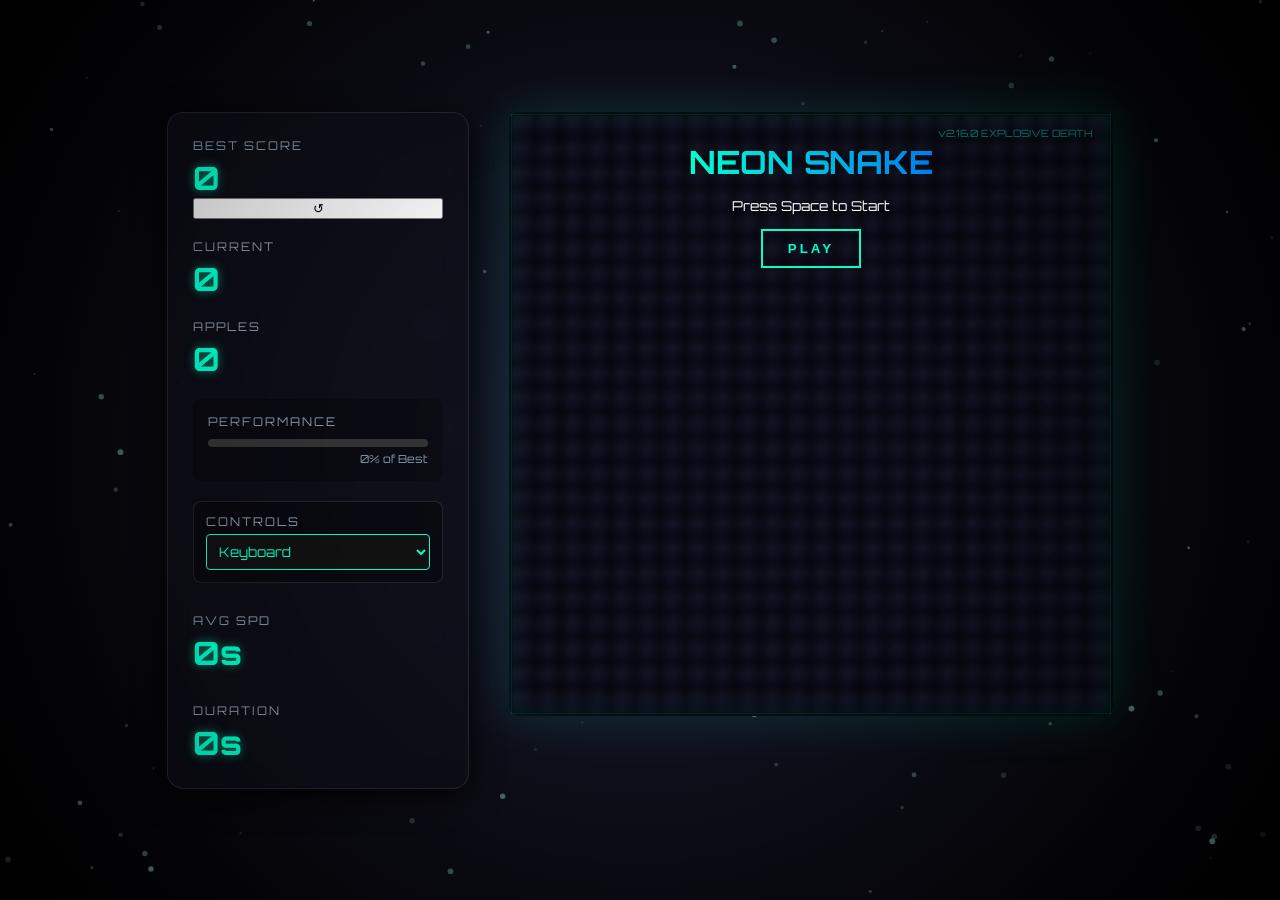
==== index.html @ c5a9bd0e "v2.16.0: Explosive Death Update & Performance Fix" ====
<!DOCTYPE html>
<html lang="en">

<head>
    <meta charset="UTF-8">
    <meta name="viewport" content="width=device-width, initial-scale=1.0">
    <title>Neon Snake 3D Pro</title>
    <link href="https://fonts.googleapis.com/css2?family=Orbitron:wght@400;700&display=swap" rel="stylesheet">
    <link rel="stylesheet" href="style.css">

    <!-- PWA Setup -->
    <link rel="manifest" href="manifest.json">
    <meta name="theme-color" content="#00ffcc">
    <meta name="apple-mobile-web-app-capable" content="yes">
    <meta name="apple-mobile-web-app-status-bar-style" content="black-translucent">
    <link rel="apple-touch-icon" href="icon-512.png">

    <script>
        if ('serviceWorker' in navigator) {
            window.addEventListener('load', () => {
                navigator.serviceWorker.register('./sw.js?v=2.16.0');
            });
        }
    </script>
</head>

<body>
    <svg style="position: absolute; width: 0; height: 0;" aria-hidden="true" focusable="false">
        <defs>
            <filter id="chromatic">
                <feColorMatrix type="matrix" values="1 0 0 0 0  0 0 0 0 0  0 0 0 0 0  0 0 0 1 0" result="red" />
                <feOffset in="red" dx="2" dy="0" result="redOffset" />
                <feColorMatrix type="matrix" values="0 0 0 0 0  0 1 0 0 0  0 0 0 0 0  0 0 0 1 0" result="green" />
                <feOffset in="green" dx="-2" dy="0" result="greenOffset" />
                <feColorMatrix type="matrix" values="0 0 0 0 0  0 0 0 0 0  0 0 1 0 0  0 0 0 1 0" result="blue" />
                <feBlend mode="screen" in="redOffset" in2="greenOffset" result="rg" />
                <feBlend mode="screen" in="rg" in2="blue" />
            </filter>
        </defs>
    </svg>
    <canvas id="ambientCanvas"></canvas>

    <!-- Landscape Warning -->
    <div class="landscape-warning">
        Переверни телефон<br>вертикально
    </div>

    <div class="game-wrapper">
        <!-- Mobile Stats Bar (Top) -->
        <div class="mobile-stats-bar">
            <div class="m-stat"><span>S:</span><span id="m-score">0</span></div>
            <div class="m-stat"><span>🍎:</span><span id="m-apples">0</span></div>
            <div class="m-stat"><span>B:</span><span id="m-best">0</span></div>
            <select id="controlSchemeMobile" class="m-select">
                <option value="split" selected>Buttons</option>
                <option value="swipe">Swipe</option>
                <option value="joystick">Joystick</option>
            </select>
            <button id="resetBestBtnMobile" class="m-reset">↺</button>
        </div>

        <!-- Main Container -->
        <div class="main-container">
            <!-- Desktop Stats Panel (Hidden on Mobile) -->
            <div class="stats-panel desktop-stats">
                <div class="stat-box">
                    <span class="label">Best Score</span>
                    <span id="bestScore" class="value">0</span>
                    <button id="resetBestBtn" class="reset-btn" title="Reset Best Score">↺</button>
                </div>
                <div class="stat-box">
                    <span class="label">Current</span>
                    <span id="score" class="value">0</span>
                </div>
                <div class="stat-box">
                    <span class="label">Apples</span>
                    <span id="apples" class="value">0</span>
                </div>
                <div class="stat-bar-container">
                    <div class="label">Performance</div>
                    <div class="progress-bar">
                        <div id="progressFill" class="fill"></div>
                    </div>
                    <div id="ratioText" class="sub-text">0% of Best</div>
                </div>
                <div class="controls-settings">
                    <div class="label">Controls</div>
                    <select id="controlScheme">
                        <option value="keyboard">Keyboard</option>
                        <option value="swipe">Swipe</option>
                        <option value="joystick">Joystick</option>
                        <option value="split">Buttons</option>
                    </select>
                </div>
                <div class="stat-box small"><span class="label">Avg Spd</span><span id="efficiency"
                        class="value">0s</span></div>
                <div class="stat-box small"><span class="label">Duration</span><span id="sessionTime"
                        class="value">0s</span></div>
            </div>

            <!-- Game Canvas -->
            <div class="canvas-container">
                <canvas id="gameCanvas" width="600" height="600"></canvas>
                <div id="startScreen" class="overlay">
                    <div class="version-overlay"></div>
                    <h1>NEON SNAKE</h1>
                    <div id="statsSummary" class="stats-summary hidden">
                        <div class="summary-item">
                            <span class="label">Last Score</span>
                            <span id="lastScore" class="value">0</span>
                        </div>
                        <div class="summary-item">
                            <span class="label">Average</span>
                            <span id="avgScore" class="value">0</span>
                        </div>
                    </div>
                    <div id="leaderboardContainer" class="leaderboard-container hidden">
                        <h2>TOP 10 RECORDS</h2>
                        <table id="leaderboardTable">
                            <thead>
                                <tr>
                                    <th>#</th>
                                    <th>SCORE</th>
                                    <th>DATE</th>
                                </tr>
                            </thead>
                            <tbody id="leaderboardBody"></tbody>
                        </table>
                    </div>
                    <p id="startPrompt">Press Space to Start</p>
                    <button id="startBtn">PLAY</button>
                </div>
            </div>
        </div>

        <!-- Mobile Controls (Bottom) -->
        <div id="mobileControls" class="mobile-controls-container">
            <div id="joystickZone" class="mobile-zone hidden">
                <div id="joystickBase">
                    <div id="joystickStick"></div>
                </div>
            </div>

            <div id="splitZone" class="mobile-zone">
                <div class="dpad">
                    <button class="ctrl-btn" data-dir="left">
                        <svg class="btn-arrow" viewBox="0 0 24 24">
                            <polygon points="15,5 15,19 6,12" fill="#00ffcc" />
                        </svg>
                    </button>
                    <div class="dpad-vertical">
                        <button class="ctrl-btn" data-dir="up">
                            <svg class="btn-arrow" viewBox="0 0 24 24">
                                <polygon points="5,17 19,17 12,6" fill="#00ffcc" />
                            </svg>
                        </button>
                        <button class="ctrl-btn" data-dir="down">
                            <svg class="btn-arrow" viewBox="0 0 24 24">
                                <polygon points="5,7 19,7 12,18" fill="#00ffcc" />
                            </svg>
                        </button>
                    </div>
                    <button class="ctrl-btn" data-dir="right">
                        <svg class="btn-arrow" viewBox="0 0 24 24">
                            <polygon points="9,5 9,19 18,12" fill="#00ffcc" />
                        </svg>
                    </button>
                </div>
            </div>
        </div>
    </div>

    <script src="script.js"></script>
</body>

</html>
---- style.css ----
:root {
    --bg-color: #050510;
    --panel-bg: rgba(15, 15, 25, 0.7);
    --accent-color: #00ffcc;
    --accent-glow: #00ffcc88;
    --text-main: #fff;
    --text-dim: #8899aa;
    --danger: #ff0055;
    --glass-border: rgba(255, 255, 255, 0.1);
    --game-width: 95vw;
}

body {
    margin: 0;
    display: flex;
    justify-content: center;
    align-items: center;
    height: 100vh;
    background: #000;
    color: var(--text-main);
    font-family: 'Orbitron', sans-serif;
    overflow: hidden;
}

/* Background Effects */
#ambientCanvas {
    position: fixed;
    inset: 0;
    pointer-events: none;
    z-index: -1;
    background: radial-gradient(circle at center, #1a1a2e 0%, #000 100%);
}

body::after {
    content: '';
    position: fixed;
    inset: 0;
    background: radial-gradient(circle at center, transparent 40%, rgba(0, 0, 0, 0.4) 100%);
    pointer-events: none;
    z-index: 2;
}

/* Main Layout */
.game-wrapper {
    display: flex;
    flex-direction: column;
    align-items: center;
    justify-content: center;
    gap: 20px;
    position: relative;
    z-index: 1;
    width: 100%;
    min-height: 100vh;
}

.main-container {
    display: flex;
    flex-direction: row;
    /* Desktop side-by-side */
    align-items: flex-start;
    justify-content: center;
    gap: 40px;
}

/* Game Canvas Container */
.canvas-container {
    position: relative;
    box-shadow: 0 0 50px rgba(0, 255, 204, 0.15);
    border-radius: 8px;
    padding: 2px;
    background: linear-gradient(45deg, #1a1a2e, #000);
    overflow: hidden;
    max-height: 85vh;
    max-width: 90vw;
    margin: 0 auto;
}

canvas#gameCanvas {
    display: block;
    width: auto;
    height: auto;
    max-width: 100%;
    max-height: 80vh;
    background-color: #111;
    cursor: none;
    object-fit: contain;
}

/* Stats Panels */
.stats-panel {
    width: 250px;
    background: var(--panel-bg);
    padding: 25px;
    border-radius: 16px;
    backdrop-filter: blur(15px);
    border: 1px solid var(--glass-border);
    display: flex;
    flex-direction: column;
    gap: 20px;
    box-shadow: 0 8px 32px 0 rgba(0, 0, 0, 0.8);
}

.stat-box {
    display: flex;
    flex-direction: column;
    position: relative;
}

.stat-box.small {
    margin-top: 10px;
}

.label {
    font-size: 12px;
    color: var(--text-dim);
    text-transform: uppercase;
    letter-spacing: 2px;
    margin-bottom: 5px;
}

.value {
    font-size: 32px;
    font-weight: 700;
    color: var(--accent-color);
    text-shadow: 0 0 10px var(--accent-glow);
}

.stat-bar-container {
    background: rgba(0, 0, 0, 0.3);
    padding: 15px;
    border-radius: 8px;
}

.progress-bar {
    height: 8px;
    background: #333;
    border-radius: 4px;
    overflow: hidden;
    margin: 10px 0 5px 0;
}

.fill {
    height: 100%;
    background: var(--accent-color);
    transition: width 0.3s ease;
}

.sub-text {
    font-size: 11px;
    color: var(--text-dim);
    text-align: right;
}

/* Control Settings (Non-mobile) */
.controls-settings {
    background: rgba(0, 0, 0, 0.3);
    padding: 12px;
    border-radius: 8px;
    border: 1px solid var(--glass-border);
}

.controls-settings select {
    width: 100%;
    background: #111;
    color: var(--accent-color);
    border: 1px solid var(--accent-color);
    padding: 8px;
    border-radius: 4px;
    font-family: inherit;
    cursor: pointer;
}

/* Overlays */
.overlay {
    position: absolute;
    inset: 0;
    background: rgba(0, 0, 0, 0.7);
    display: flex;
    flex-direction: column;
    justify-content: center;
    align-items: center;
    backdrop-filter: blur(5px);
    transition: opacity 0.3s;
    z-index: 5;
}

.overlay.hidden {
    opacity: 0;
    pointer-events: none;
}

h1 {
    font-size: 48px;
    margin-bottom: 10px;
    background: linear-gradient(to right, #00ffcc, #0088ff);
    -webkit-background-clip: text;
    background-clip: text;
    -webkit-text-fill-color: transparent;
}

.version-overlay {
    position: absolute;
    top: 15px;
    right: 20px;
    font-size: 10px;
    color: var(--accent-color);
    opacity: 0.5;
    pointer-events: none;
}

/* Mobile Hidden Elements */
.mobile-stats-bar,
.mobile-controls-container {
    display: none;
}

/* Mobile Portrait Overrides */
@media (max-width: 950px) {
    .game-wrapper {
        justify-content: space-between;
        padding: 0;
        gap: 0;
        height: 100svh;
        min-height: 100svh;
        overflow: hidden;
    }

    .main-container {
        flex-direction: column;
        align-items: center;
        width: 100%;
        flex-grow: 1;
        justify-content: center;
    }

    .desktop-stats {
        display: none !important;
    }

    .mobile-stats-bar {
        display: flex;
        width: 100%;
        height: 4svh;
        justify-content: center;
        gap: 10px;
        padding: 0 5px;
        background: var(--panel-bg);
        border-bottom: 1px solid var(--glass-border);
        align-items: center;
        flex-shrink: 0;
    }

    .m-stat {
        font-size: 13px;
        color: var(--text-dim);
    }

    .m-stat span:last-child {
        color: var(--accent-color);
        font-weight: bold;
        margin-left: 4px;
    }

    .m-select {
        background: #111;
        color: var(--accent-color);
        border: 1px solid var(--accent-color);
        padding: 2px 4px;
        border-radius: 4px;
        font-size: 11px;
    }

    .m-reset {
        background: transparent;
        border: 1px solid #ff4444;
        color: #ff4444;
        width: 24px;
        height: 24px;
        border-radius: 50%;
        display: flex;
        align-items: center;
        justify-content: center;
        font-size: 14px;
    }

    .canvas-container {
        width: var(--game-width);
        aspect-ratio: 9/16;
        max-height: 74svh;
        margin: auto;
        flex-shrink: 0;
    }

    canvas#gameCanvas {
        width: 100%;
        height: 100%;
        object-fit: fill;
    }

    .mobile-controls-container {
        display: block;
        width: 100%;
        height: 20svh;
        flex-shrink: 0;
        padding: 5px 0;
    }

    .mobile-zone {
        display: flex;
        justify-content: center;
        align-items: center;
        width: 100%;
        height: 100%;
    }

    .mobile-zone.hidden {
        display: none;
    }

    /* DPAD Full Width */
    .dpad {
        display: flex;
        align-items: center;
        width: var(--game-width);
        height: 100%;
        gap: 10px;
        margin: 0 auto;
        padding: 0 5px;
    }

    .dpad>.ctrl-btn {
        flex: 1;
        height: 16svh;
    }

    .dpad>.dpad-vertical {
        flex: 1.5;
        display: flex;
        flex-direction: column;
        gap: 1svh;
        justify-content: center;
        height: 100%;
    }

    .ctrl-btn {
        width: 100%;
        height: 8svh;
        border-radius: 12px;
        border: 2px solid #00ffcc;
        background: linear-gradient(160deg, rgba(30, 50, 60, 0.95), rgba(10, 20, 25, 0.98));
        display: flex;
        align-items: center;
        justify-content: center;
        box-shadow: 0 0 12px rgba(0, 255, 204, 0.3);
    }

    .ctrl-btn:active {
        transform: scale(0.95);
        background: var(--accent-color);
    }

    .btn-arrow {
        width: 20px;
        height: 20px;
    }

    .btn-arrow polygon {
        fill: #00ffcc;
    }

    .ctrl-btn:active polygon {
        fill: #000;
    }

    h1 {
        font-size: 24px;
    }
}

/* Landscape Lock */
.landscape-warning {
    display: none;
    position: fixed;
    inset: 0;
    background: #000;
    z-index: 9999;
    flex-direction: column;
    justify-content: center;
    align-items: center;
    color: var(--accent-color);
    text-align: center;
}

.landscape-warning::before {
    content: '📱';
    font-size: 60px;
    animation: rotate-phone 1.5s infinite;
}

@keyframes rotate-phone {

    0%,
    100% {
        transform: rotate(0deg);
    }

    50% {
        transform: rotate(-90deg);
    }
}

@media (max-width: 950px) and (orientation: landscape) {
    .landscape-warning {
        display: flex;
    }

    .game-wrapper {
        display: none;
    }
}

#startBtn {
    margin-top: 10px;
    background: transparent;
    color: var(--accent-color);
    border: 2px solid var(--accent-color);
    padding: 10px 25px;
    font-weight: bold;
    letter-spacing: 3px;
    cursor: pointer;
    transition: 0.2s;
}

#startBtn:hover {
    background: var(--accent-color);
    color: #000;
}

/* Game Over Leaderboard Styles */
.stats-summary {
    display: flex;
    gap: 15px;
    margin-bottom: 12px;
    background: rgba(0, 255, 204, 0.08);
    padding: 10px 20px;
    border-radius: 10px;
    border: 1px solid rgba(0, 255, 204, 0.2);
}

.summary-item {
    display: flex;
    flex-direction: column;
    align-items: center;
}

.summary-item .label {
    font-size: 0.7rem;
    color: #00ffcc;
    text-transform: uppercase;
    letter-spacing: 1px;
}

.summary-item .value {
    font-size: 1.2rem;
    font-weight: bold;
    color: #fff;
    text-shadow: 0 0 10px rgba(0, 255, 204, 0.5);
}

.leaderboard-container {
    width: 95%;
    max-width: 380px;
    margin-bottom: 5px;
    background: rgba(0, 0, 0, 0.6);
    backdrop-filter: blur(10px);
    border-radius: 15px;
    border: 1px solid rgba(0, 255, 204, 0.2);
    padding: 8px 12px;
    z-index: 10;
}

.leaderboard-container h2 {
    font-size: 0.9rem;
    margin: 0 0 10px 0;
    color: #00ffcc;
    letter-spacing: 2px;
    text-align: center;
}

#leaderboardTable {
    width: 100%;
    border-collapse: collapse;
    font-size: 0.8rem;
}

#leaderboardTable th {
    text-align: left;
    color: rgba(255, 255, 255, 0.5);
    padding: 4px;
    border-bottom: 1px solid rgba(0, 255, 204, 0.1);
    font-weight: normal;
}

#leaderboardTable th:first-child,
#leaderboardTable td:first-child {
    width: 30px;
    padding-right: 15px;
    text-align: right;
    color: var(--accent-color);
}

#leaderboardTable td {
    padding: 4px;
    color: #fff;
}

#leaderboardTable tr:nth-child(even) {
    background: rgba(0, 255, 204, 0.05);
}

#leaderboardTable tr.top-record td {
    color: #ffd700;
    font-weight: bold;
}

.hidden {
    display: none !important;
}

/* Adjustments for overlay layout */
.overlay {
    overflow-y: auto;
    padding: 20px 20px;
    justify-content: flex-start !important;
}

.overlay h1 {
    margin-top: 10px;
    font-size: 32px;
}

.overlay p {
    margin: 5px 0;
    font-size: 0.85rem;
}
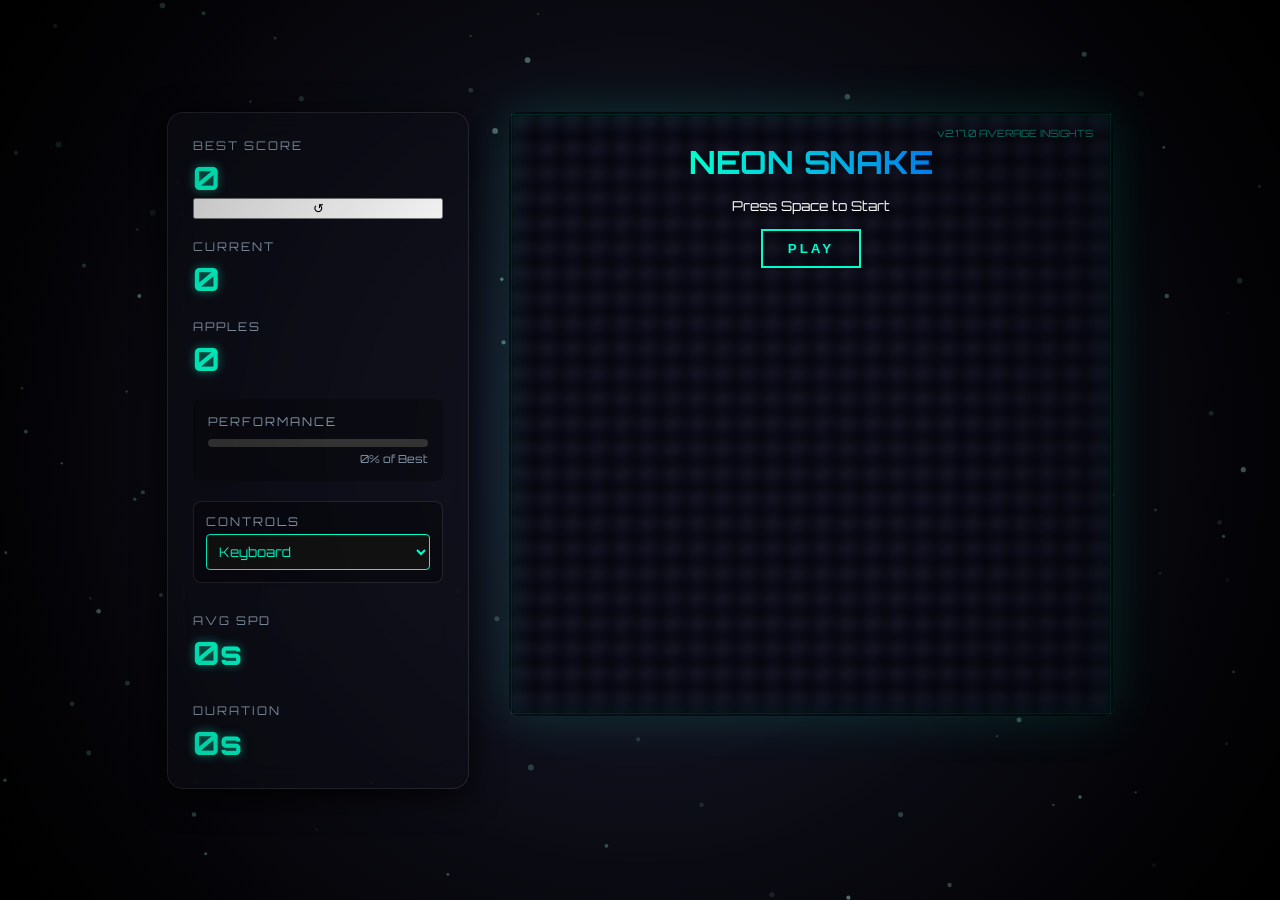
==== commit 816e1280: "v2.17.0 AVERAGE INSIGHTS" ====
--- a/index.html
+++ b/index.html
@@ -18,7 +18,7 @@
     <script>
         if ('serviceWorker' in navigator) {
             window.addEventListener('load', () => {
-                navigator.serviceWorker.register('./sw.js?v=2.16.0');
+                navigator.serviceWorker.register('./sw.js?v=2.17.0');
             });
         }
     </script>
@@ -51,6 +51,7 @@
             <div class="m-stat"><span>S:</span><span id="m-score">0</span></div>
             <div class="m-stat"><span>🍎:</span><span id="m-apples">0</span></div>
             <div class="m-stat"><span>B:</span><span id="m-best">0</span></div>
+            <div class="m-stat m-delta-stat"><span>Δ:</span><span id="m-currentDelta" class="delta-neutral">0.00</span></div>
             <select id="controlSchemeMobile" class="m-select">
                 <option value="split" selected>Buttons</option>
                 <option value="swipe">Swipe</option>
@@ -111,7 +112,11 @@
                         </div>
                         <div class="summary-item">
                             <span class="label">Average</span>
-                            <span id="avgScore" class="value">0</span>
+                            <span id="avgScore" class="value">0.00</span>
+                        </div>
+                        <div class="summary-item">
+                            <span class="label">Avg Delta</span>
+                            <span id="avgDelta" class="value delta-neutral">0.00</span>
                         </div>
                     </div>
                     <div id="leaderboardContainer" class="leaderboard-container hidden">
@@ -173,4 +178,4 @@
     <script src="script.js"></script>
 </body>
 
-</html>+</html>
--- a/style.css
+++ b/style.css
@@ -151,6 +151,20 @@
     text-align: right;
 }
 
+.delta-up {
+    color: #33ff88;
+    text-shadow: 0 0 8px rgba(51, 255, 136, 0.45);
+}
+
+.delta-down {
+    color: #ff5b7d;
+    text-shadow: 0 0 8px rgba(255, 91, 125, 0.45);
+}
+
+.delta-neutral {
+    color: var(--accent-color);
+}
+
 /* Control Settings (Non-mobile) */
 .controls-settings {
     background: rgba(0, 0, 0, 0.3);
@@ -239,35 +253,62 @@
 
     .mobile-stats-bar {
         display: flex;
-        width: 100%;
+        width: var(--game-width);
+        max-width: var(--game-width);
         height: 4svh;
-        justify-content: center;
-        gap: 10px;
-        padding: 0 5px;
+        justify-content: space-between;
+        gap: 4px;
+        padding: 0 4px;
+        margin: 0 auto;
+        box-sizing: border-box;
         background: var(--panel-bg);
         border-bottom: 1px solid var(--glass-border);
         align-items: center;
         flex-shrink: 0;
+        white-space: nowrap;
+        overflow: hidden;
     }
 
     .m-stat {
-        font-size: 13px;
+        display: flex;
+        align-items: center;
+        flex-shrink: 0;
+        min-width: 0;
+        font-size: 11px;
         color: var(--text-dim);
     }
 
     .m-stat span:last-child {
         color: var(--accent-color);
         font-weight: bold;
-        margin-left: 4px;
+        margin-left: 2px;
+    }
+
+    .m-delta-stat {
+        font-size: 10px;
+    }
+
+    .m-delta-stat span:last-child {
+        letter-spacing: 0;
+        font-size: 10px;
+    }
+
+    .m-stat span.delta-up {
+        color: #33ff88;
+    }
+
+    .m-stat span.delta-down {
+        color: #ff5b7d;
     }
 
     .m-select {
         background: #111;
         color: var(--accent-color);
         border: 1px solid var(--accent-color);
-        padding: 2px 4px;
+        max-width: 78px;
+        padding: 1px 3px;
         border-radius: 4px;
-        font-size: 11px;
+        font-size: 10px;
     }
 
     .m-reset {
@@ -439,10 +480,10 @@
 /* Game Over Leaderboard Styles */
 .stats-summary {
     display: flex;
-    gap: 15px;
+    gap: 10px;
     margin-bottom: 12px;
     background: rgba(0, 255, 204, 0.08);
-    padding: 10px 20px;
+    padding: 8px 14px;
     border-radius: 10px;
     border: 1px solid rgba(0, 255, 204, 0.2);
 }
@@ -461,10 +502,18 @@
 }
 
 .summary-item .value {
-    font-size: 1.2rem;
+    font-size: 1.05rem;
     font-weight: bold;
     color: #fff;
     text-shadow: 0 0 10px rgba(0, 255, 204, 0.5);
+}
+
+.summary-item .value.delta-up {
+    color: #33ff88;
+}
+
+.summary-item .value.delta-down {
+    color: #ff5b7d;
 }
 
 .leaderboard-container {
@@ -542,4 +591,4 @@
 .overlay p {
     margin: 5px 0;
     font-size: 0.85rem;
-}+}
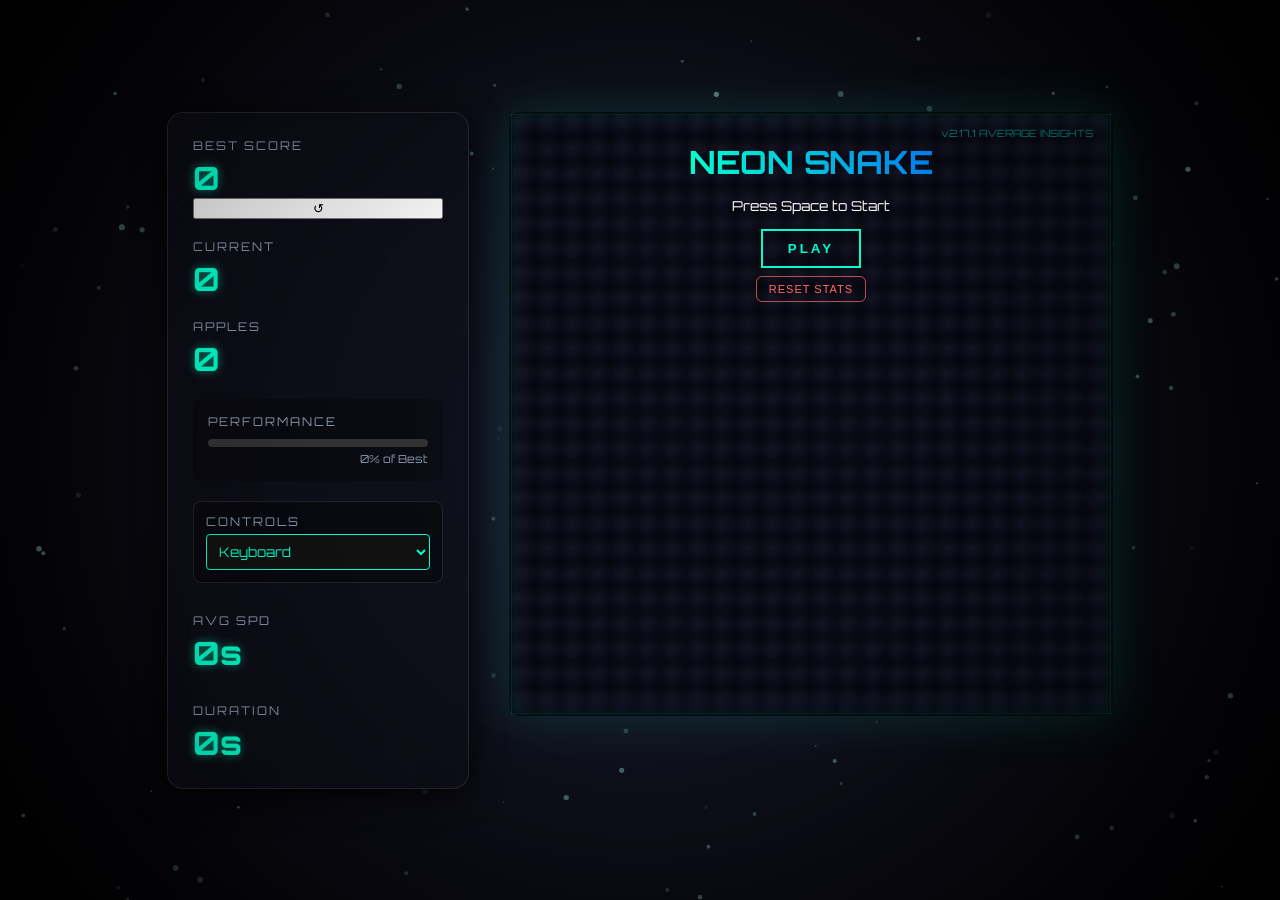
==== commit 88e6d042: "v2.17.1 AVERAGE INSIGHTS" ====
--- a/index.html
+++ b/index.html
@@ -17,8 +17,38 @@
 
     <script>
         if ('serviceWorker' in navigator) {
-            window.addEventListener('load', () => {
-                navigator.serviceWorker.register('./sw.js?v=2.17.0');
+            window.addEventListener('load', async () => {
+                let refreshing = false;
+
+                navigator.serviceWorker.addEventListener('controllerchange', () => {
+                    if (refreshing) return;
+                    refreshing = true;
+                    window.location.reload();
+                });
+
+                try {
+                    const reg = await navigator.serviceWorker.register('./sw.js?v=2.17.1');
+                    await reg.update();
+
+                    const activateUpdate = () => {
+                        if (reg.waiting) reg.waiting.postMessage({ type: 'SKIP_WAITING' });
+                    };
+
+                    reg.addEventListener('updatefound', () => {
+                        const newWorker = reg.installing;
+                        if (!newWorker) return;
+                        newWorker.addEventListener('statechange', () => {
+                            if (newWorker.state === 'installed' && navigator.serviceWorker.controller) {
+                                activateUpdate();
+                            }
+                        });
+                    });
+
+                    if (reg.waiting) activateUpdate();
+                    setInterval(() => reg.update(), 300000);
+                } catch (e) {
+                    console.error('Service worker registration failed:', e);
+                }
             });
         }
     </script>
@@ -57,7 +87,6 @@
                 <option value="swipe">Swipe</option>
                 <option value="joystick">Joystick</option>
             </select>
-            <button id="resetBestBtnMobile" class="m-reset">↺</button>
         </div>
 
         <!-- Main Container -->
@@ -134,6 +163,7 @@
                     </div>
                     <p id="startPrompt">Press Space to Start</p>
                     <button id="startBtn">PLAY</button>
+                    <button id="resetStatsBtnOverlay" class="overlay-reset-btn">RESET STATS</button>
                 </div>
             </div>
         </div>
--- a/style.css
+++ b/style.css
@@ -152,8 +152,8 @@
 }
 
 .delta-up {
-    color: #33ff88;
-    text-shadow: 0 0 8px rgba(51, 255, 136, 0.45);
+    color: var(--accent-color);
+    text-shadow: 0 0 8px var(--accent-glow);
 }
 
 .delta-down {
@@ -257,8 +257,8 @@
         max-width: var(--game-width);
         height: 4svh;
         justify-content: space-between;
-        gap: 4px;
-        padding: 0 4px;
+        gap: 3px;
+        padding: 0 3px;
         margin: 0 auto;
         box-sizing: border-box;
         background: var(--panel-bg);
@@ -274,7 +274,7 @@
         align-items: center;
         flex-shrink: 0;
         min-width: 0;
-        font-size: 11px;
+        font-size: 13px;
         color: var(--text-dim);
     }
 
@@ -285,16 +285,16 @@
     }
 
     .m-delta-stat {
-        font-size: 10px;
+        font-size: 12px;
     }
 
     .m-delta-stat span:last-child {
         letter-spacing: 0;
-        font-size: 10px;
+        font-size: 12px;
     }
 
     .m-stat span.delta-up {
-        color: #33ff88;
+        color: var(--accent-color);
     }
 
     .m-stat span.delta-down {
@@ -305,23 +305,10 @@
         background: #111;
         color: var(--accent-color);
         border: 1px solid var(--accent-color);
-        max-width: 78px;
+        max-width: 86px;
         padding: 1px 3px;
         border-radius: 4px;
-        font-size: 10px;
-    }
-
-    .m-reset {
-        background: transparent;
-        border: 1px solid #ff4444;
-        color: #ff4444;
-        width: 24px;
-        height: 24px;
-        border-radius: 50%;
-        display: flex;
-        align-items: center;
-        justify-content: center;
-        font-size: 14px;
+        font-size: 11px;
     }
 
     .canvas-container {
@@ -477,6 +464,22 @@
     color: #000;
 }
 
+.overlay-reset-btn {
+    margin-top: 8px;
+    background: transparent;
+    color: #ff6b6b;
+    border: 1px solid rgba(255, 107, 107, 0.7);
+    padding: 6px 12px;
+    font-size: 11px;
+    letter-spacing: 1px;
+    border-radius: 6px;
+    cursor: pointer;
+}
+
+.overlay-reset-btn:hover {
+    background: rgba(255, 107, 107, 0.15);
+}
+
 /* Game Over Leaderboard Styles */
 .stats-summary {
     display: flex;
@@ -509,7 +512,7 @@
 }
 
 .summary-item .value.delta-up {
-    color: #33ff88;
+    color: var(--accent-color);
 }
 
 .summary-item .value.delta-down {
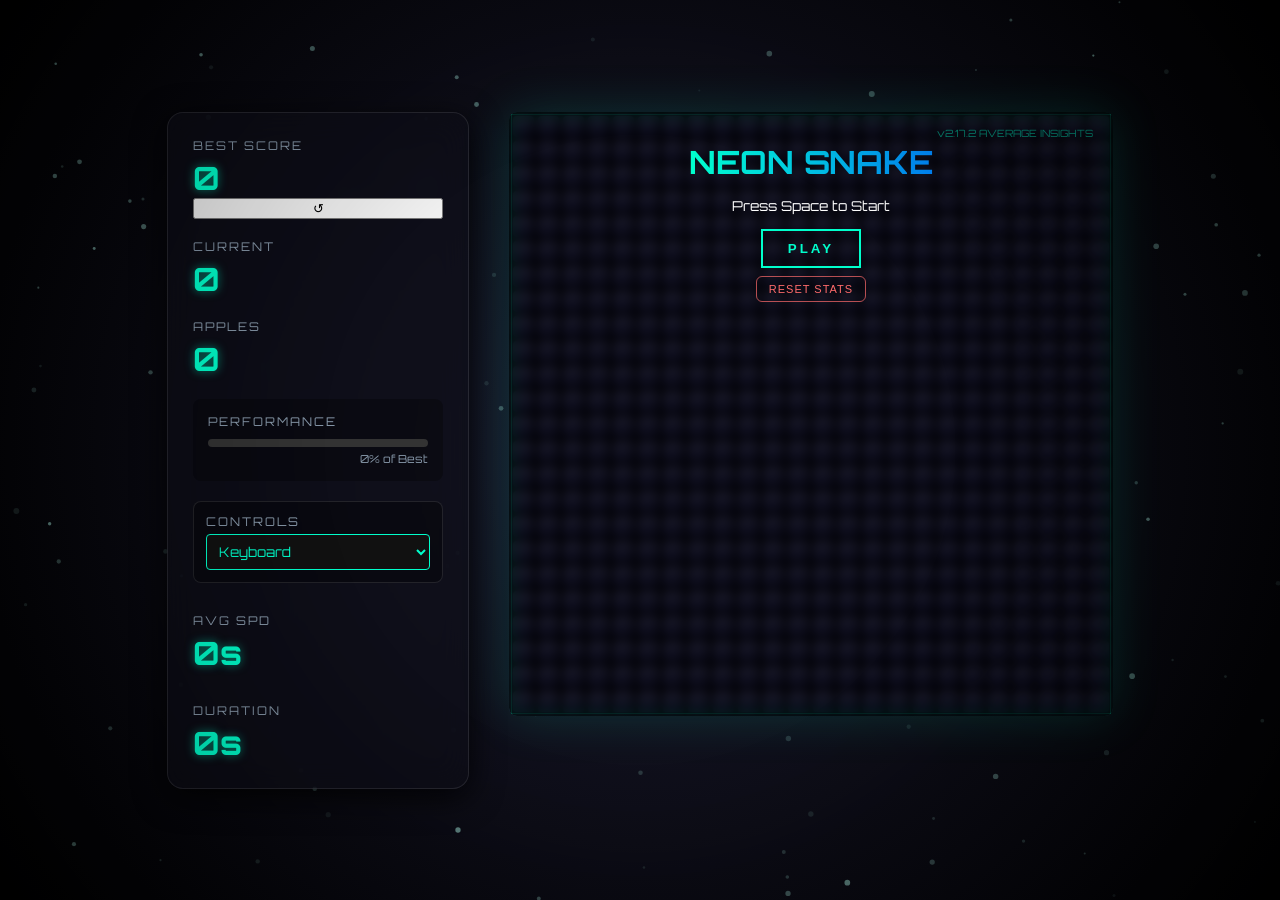
==== commit abc6d326: "v2.17.2 AVERAGE INSIGHTS" ====
--- a/index.html
+++ b/index.html
@@ -27,7 +27,7 @@
                 });
 
                 try {
-                    const reg = await navigator.serviceWorker.register('./sw.js?v=2.17.1');
+                    const reg = await navigator.serviceWorker.register('./sw.js?v=2.17.2');
                     await reg.update();
 
                     const activateUpdate = () => {
--- a/style.css
+++ b/style.css
@@ -244,7 +244,7 @@
         align-items: center;
         width: 100%;
         flex-grow: 1;
-        justify-content: center;
+        justify-content: flex-start;
     }
 
     .desktop-stats {
@@ -314,8 +314,8 @@
     .canvas-container {
         width: var(--game-width);
         aspect-ratio: 9/16;
-        max-height: 74svh;
-        margin: auto;
+        max-height: calc(100svh - 4svh - 20svh - 8px);
+        margin: 0 auto;
         flex-shrink: 0;
     }
 
@@ -330,7 +330,7 @@
         width: 100%;
         height: 20svh;
         flex-shrink: 0;
-        padding: 5px 0;
+        padding: 2px 0;
     }
 
     .mobile-zone {
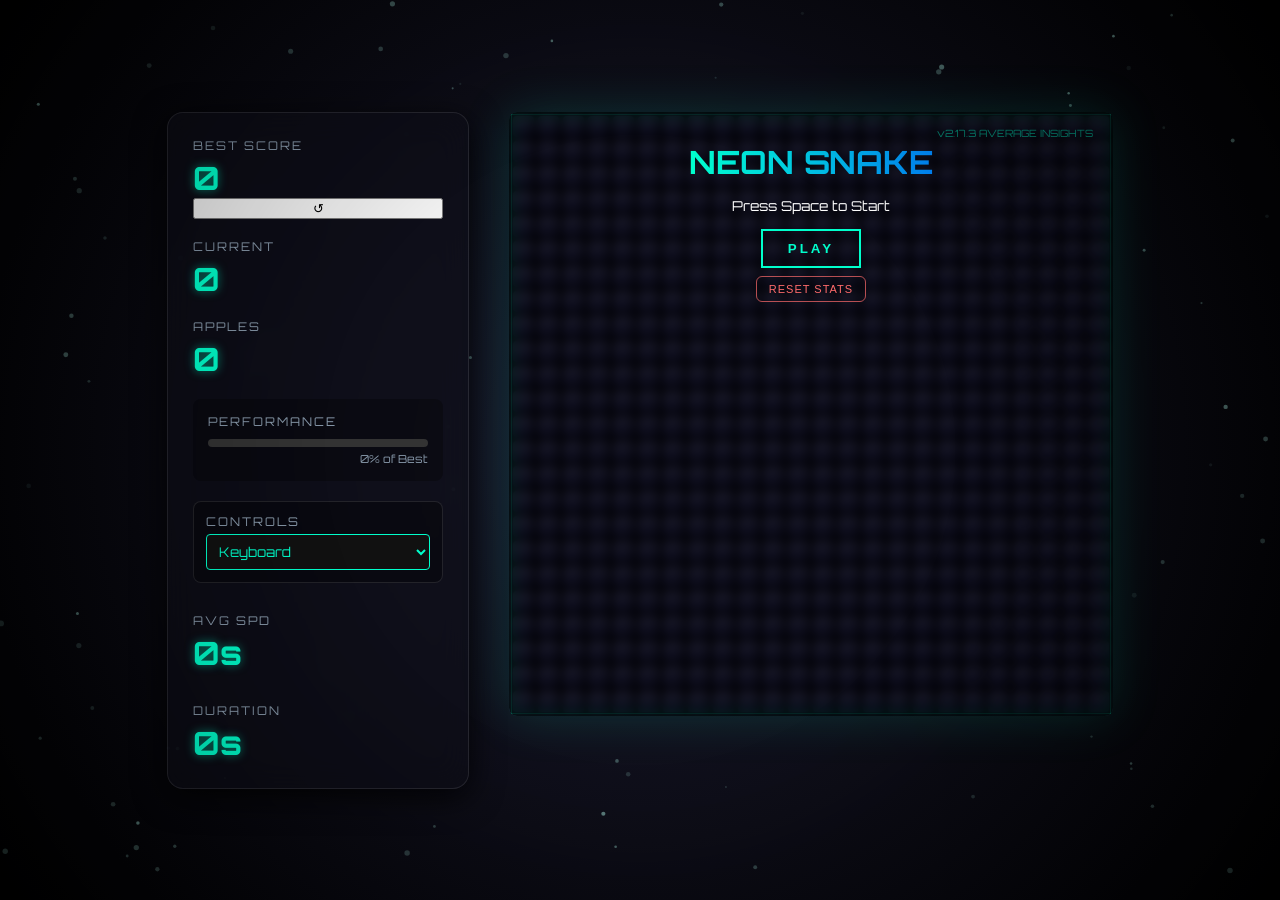
==== commit 1cc0d41d: "v2.17.3 AVERAGE INSIGHTS" ====
--- a/index.html
+++ b/index.html
@@ -27,7 +27,7 @@
                 });
 
                 try {
-                    const reg = await navigator.serviceWorker.register('./sw.js?v=2.17.2');
+                    const reg = await navigator.serviceWorker.register('./sw.js?v=2.17.3');
                     await reg.update();
 
                     const activateUpdate = () => {
--- a/style.css
+++ b/style.css
@@ -274,7 +274,7 @@
         align-items: center;
         flex-shrink: 0;
         min-width: 0;
-        font-size: 13px;
+        font-size: 14px;
         color: var(--text-dim);
     }
 
@@ -285,12 +285,12 @@
     }
 
     .m-delta-stat {
-        font-size: 12px;
+        font-size: 13px;
     }
 
     .m-delta-stat span:last-child {
         letter-spacing: 0;
-        font-size: 12px;
+        font-size: 13px;
     }
 
     .m-stat span.delta-up {
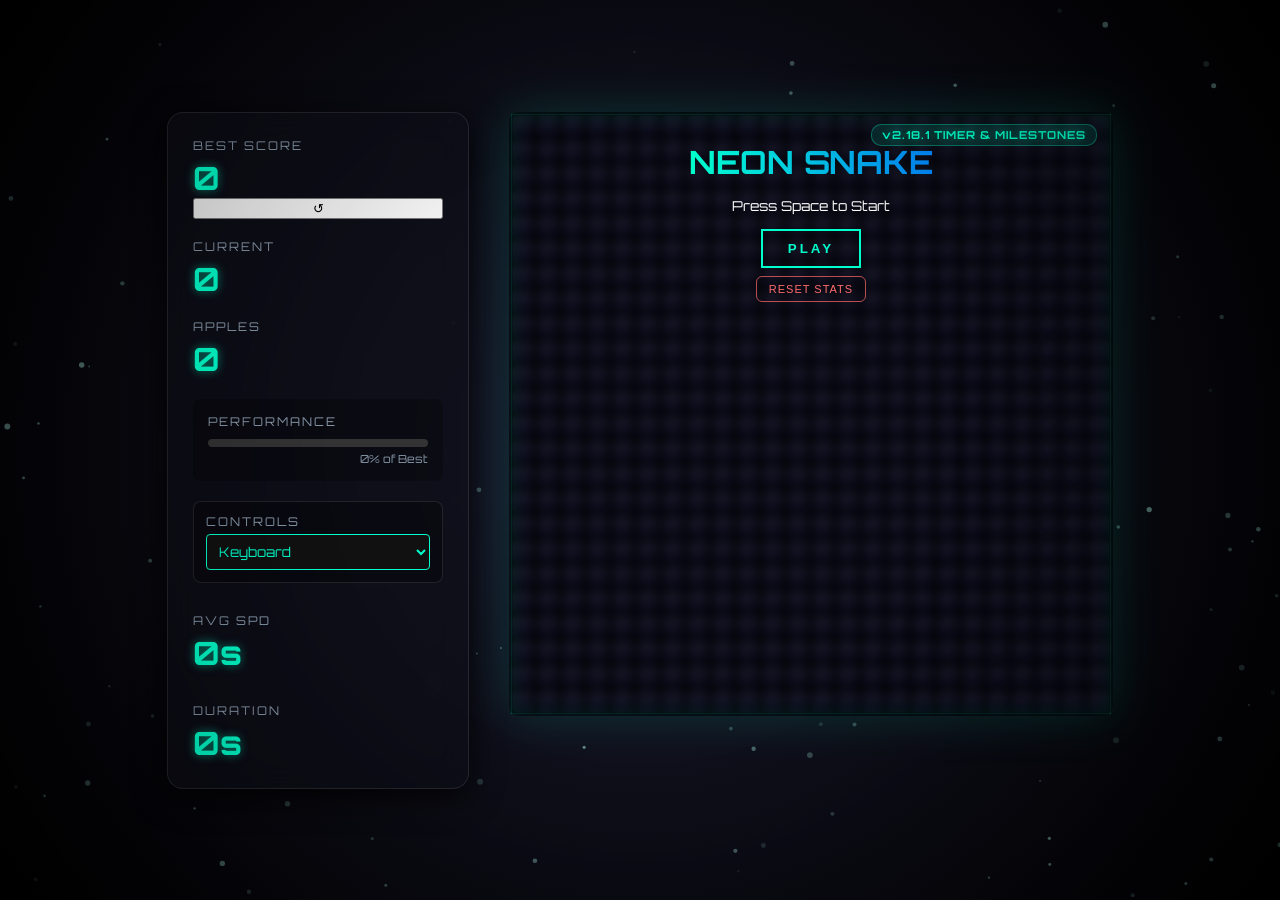
==== commit 0d398ef3: "v2.18.1: Add minute milestone alerts and session time in Game Over stats" ====
--- a/index.html
+++ b/index.html
@@ -6,7 +6,7 @@
     <meta name="viewport" content="width=device-width, initial-scale=1.0">
     <title>Neon Snake 3D Pro</title>
     <link href="https://fonts.googleapis.com/css2?family=Orbitron:wght@400;700&display=swap" rel="stylesheet">
-    <link rel="stylesheet" href="style.css">
+    <link rel="stylesheet" href="style.css?v=2.18.1">
 
     <!-- PWA Setup -->
     <link rel="manifest" href="manifest.json">
@@ -27,7 +27,7 @@
                 });
 
                 try {
-                    const reg = await navigator.serviceWorker.register('./sw.js?v=2.17.3');
+                    const reg = await navigator.serviceWorker.register('./sw.js?v=2.18.1');
                     await reg.update();
 
                     const activateUpdate = () => {
@@ -140,6 +140,10 @@
                             <span id="lastScore" class="value">0</span>
                         </div>
                         <div class="summary-item">
+                            <span class="label">Time</span>
+                            <span id="lastSessionTime" class="value">0s</span>
+                        </div>
+                        <div class="summary-item">
                             <span class="label">Average</span>
                             <span id="avgScore" class="value">0.00</span>
                         </div>
@@ -155,6 +159,7 @@
                                 <tr>
                                     <th>#</th>
                                     <th>SCORE</th>
+                                    <th>TIME</th>
                                     <th>DATE</th>
                                 </tr>
                             </thead>
@@ -205,7 +210,7 @@
         </div>
     </div>
 
-    <script src="script.js"></script>
+    <script src="script.js?v=2.18.1"></script>
 </body>
 
 </html>
--- a/style.css
+++ b/style.css
@@ -214,11 +214,17 @@
 
 .version-overlay {
     position: absolute;
-    top: 15px;
-    right: 20px;
-    font-size: 10px;
-    color: var(--accent-color);
-    opacity: 0.5;
+    top: 12px;
+    right: 16px;
+    font-size: 11px;
+    font-weight: 700;
+    color: var(--accent-color);
+    background: rgba(0, 255, 204, 0.12);
+    border: 1px solid rgba(0, 255, 204, 0.35);
+    padding: 3px 10px;
+    border-radius: 10px;
+    letter-spacing: 1px;
+    text-shadow: 0 0 8px var(--accent-glow);
     pointer-events: none;
 }
 
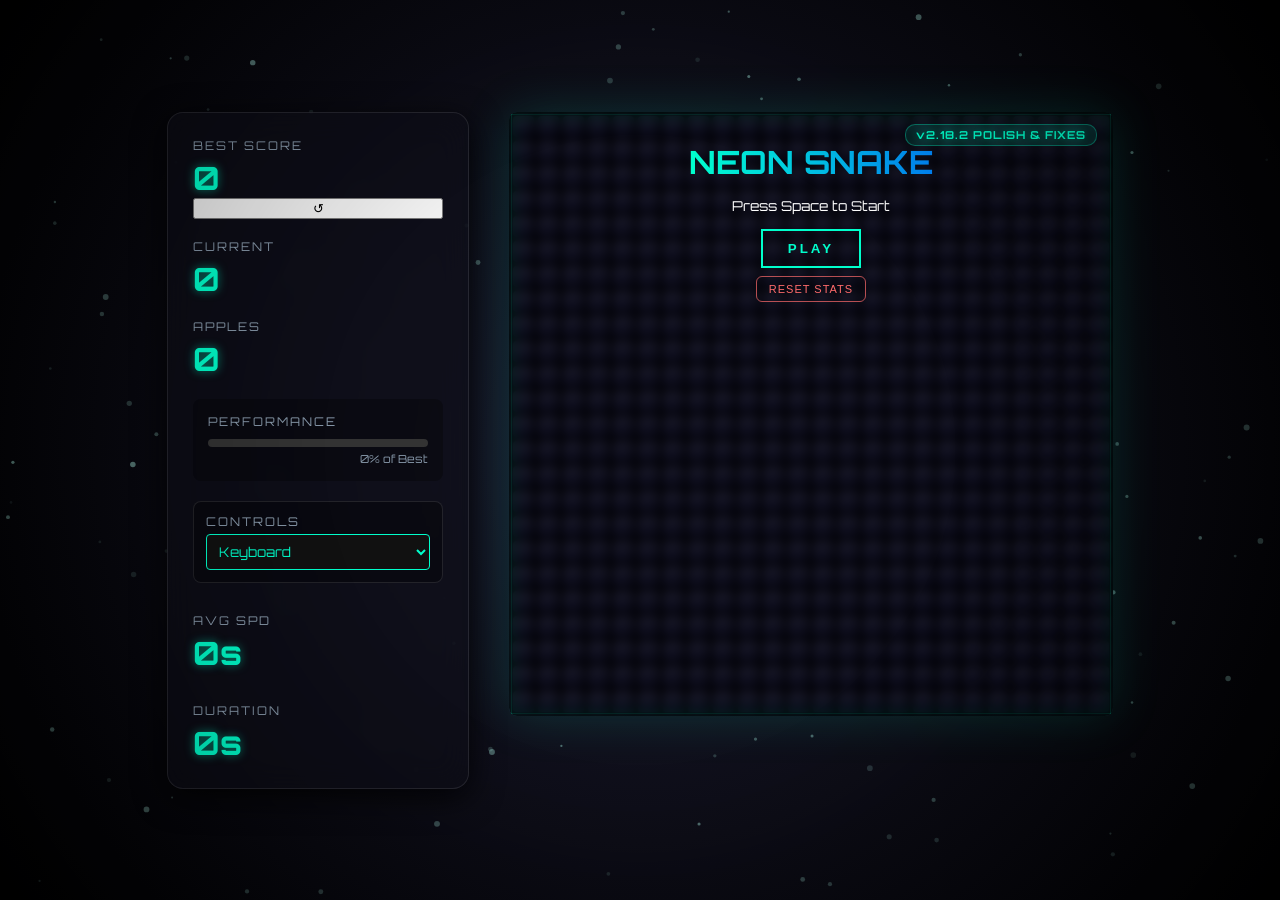
==== commit da094f62: "v2.18.2: Fix gameplay bugs, add WASD & mobile pause, add Golden/Darkness timers, generate icon-512" ====
--- a/index.html
+++ b/index.html
@@ -6,7 +6,7 @@
     <meta name="viewport" content="width=device-width, initial-scale=1.0">
     <title>Neon Snake 3D Pro</title>
     <link href="https://fonts.googleapis.com/css2?family=Orbitron:wght@400;700&display=swap" rel="stylesheet">
-    <link rel="stylesheet" href="style.css?v=2.18.1">
+    <link rel="stylesheet" href="style.css?v=2.18.2">
 
     <!-- PWA Setup -->
     <link rel="manifest" href="manifest.json">
@@ -27,7 +27,7 @@
                 });
 
                 try {
-                    const reg = await navigator.serviceWorker.register('./sw.js?v=2.18.1');
+                    const reg = await navigator.serviceWorker.register('./sw.js?v=2.18.2');
                     await reg.update();
 
                     const activateUpdate = () => {
@@ -82,6 +82,7 @@
             <div class="m-stat"><span>🍎:</span><span id="m-apples">0</span></div>
             <div class="m-stat"><span>B:</span><span id="m-best">0</span></div>
             <div class="m-stat m-delta-stat"><span>Δ:</span><span id="m-currentDelta" class="delta-neutral">0.00</span></div>
+            <button id="pauseBtnMobile" class="m-pause-btn" title="Pause">⏸</button>
             <select id="controlSchemeMobile" class="m-select">
                 <option value="split" selected>Buttons</option>
                 <option value="swipe">Swipe</option>
@@ -210,7 +211,7 @@
         </div>
     </div>
 
-    <script src="script.js?v=2.18.1"></script>
+    <script src="script.js?v=2.18.2"></script>
 </body>
 
 </html>
--- a/style.css
+++ b/style.css
@@ -311,10 +311,23 @@
         background: #111;
         color: var(--accent-color);
         border: 1px solid var(--accent-color);
-        max-width: 86px;
+        max-width: 82px;
         padding: 1px 3px;
         border-radius: 4px;
         font-size: 11px;
+    }
+
+    .m-pause-btn {
+        background: #111;
+        color: var(--accent-color);
+        border: 1px solid var(--accent-color);
+        border-radius: 4px;
+        padding: 0 6px;
+        height: 22px;
+        font-size: 11px;
+        line-height: 1;
+        cursor: pointer;
+        flex-shrink: 0;
     }
 
     .canvas-container {
@@ -489,29 +502,36 @@
 /* Game Over Leaderboard Styles */
 .stats-summary {
     display: flex;
-    gap: 10px;
+    flex-wrap: nowrap;
+    justify-content: space-between;
+    gap: 12px;
     margin-bottom: 12px;
     background: rgba(0, 255, 204, 0.08);
-    padding: 8px 14px;
+    padding: 8px 12px;
     border-radius: 10px;
     border: 1px solid rgba(0, 255, 204, 0.2);
+    width: 95%;
+    max-width: 380px;
+    box-sizing: border-box;
 }
 
 .summary-item {
     display: flex;
     flex-direction: column;
     align-items: center;
+    white-space: nowrap;
 }
 
 .summary-item .label {
-    font-size: 0.7rem;
+    font-size: 0.65rem;
     color: #00ffcc;
     text-transform: uppercase;
-    letter-spacing: 1px;
+    letter-spacing: 0.5px;
+    margin-bottom: 3px;
 }
 
 .summary-item .value {
-    font-size: 1.05rem;
+    font-size: 1rem;
     font-weight: bold;
     color: #fff;
     text-shadow: 0 0 10px rgba(0, 255, 204, 0.5);
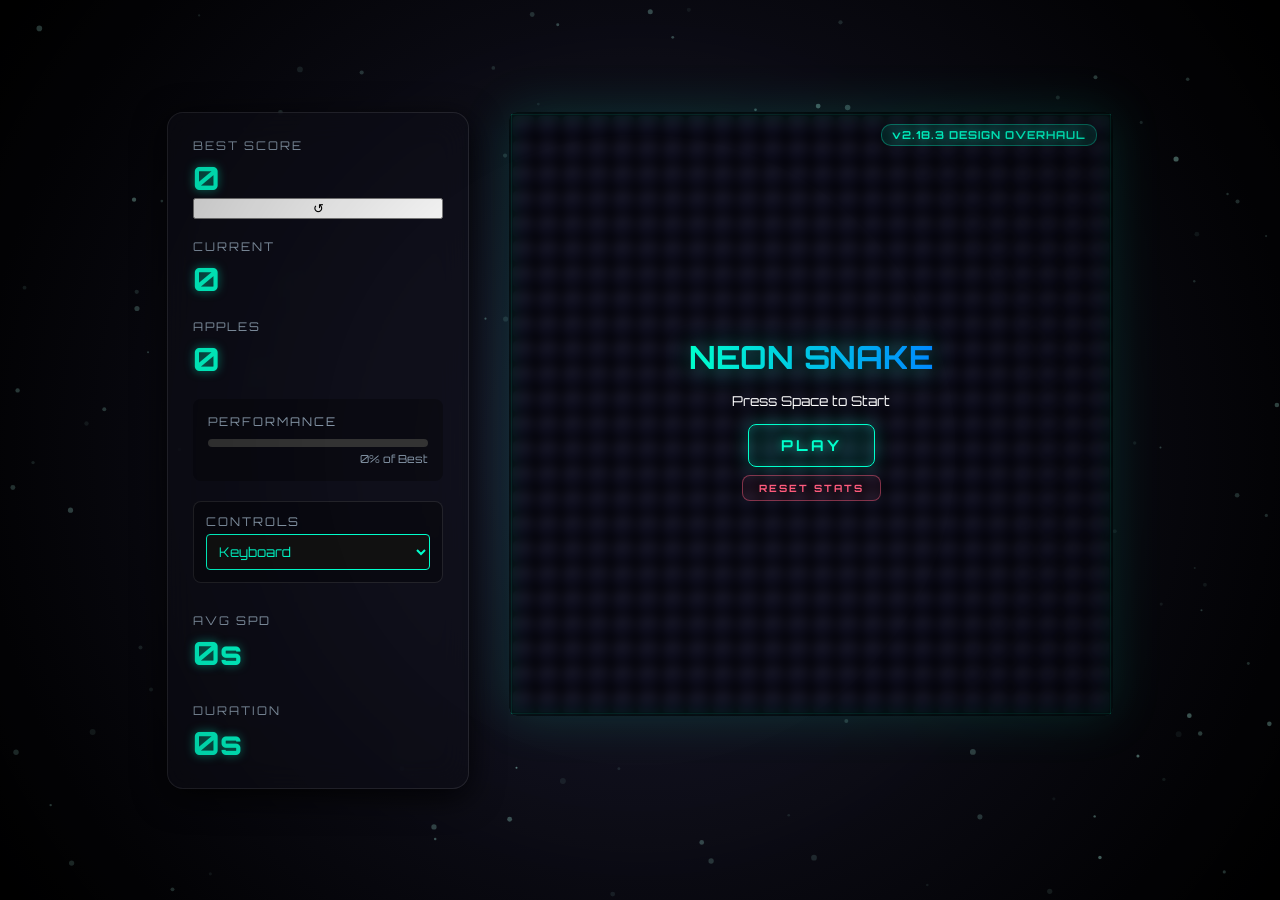
==== commit 7bbd3fc8: "v2.18.3: Design overhaul - cybernetic spine, HUD crystal icon, styled pause & buttons, startup leade" ====
--- a/index.html
+++ b/index.html
@@ -6,7 +6,7 @@
     <meta name="viewport" content="width=device-width, initial-scale=1.0">
     <title>Neon Snake 3D Pro</title>
     <link href="https://fonts.googleapis.com/css2?family=Orbitron:wght@400;700&display=swap" rel="stylesheet">
-    <link rel="stylesheet" href="style.css?v=2.18.2">
+    <link rel="stylesheet" href="style.css?v=2.18.3">
 
     <!-- PWA Setup -->
     <link rel="manifest" href="manifest.json">
@@ -27,7 +27,7 @@
                 });
 
                 try {
-                    const reg = await navigator.serviceWorker.register('./sw.js?v=2.18.2');
+                    const reg = await navigator.serviceWorker.register('./sw.js?v=2.18.3');
                     await reg.update();
 
                     const activateUpdate = () => {
@@ -79,7 +79,12 @@
         <!-- Mobile Stats Bar (Top) -->
         <div class="mobile-stats-bar">
             <div class="m-stat"><span>S:</span><span id="m-score">0</span></div>
-            <div class="m-stat"><span>🍎:</span><span id="m-apples">0</span></div>
+            <div class="m-stat">
+                <svg class="m-crystal-icon" viewBox="0 0 16 16" aria-hidden="true">
+                    <polygon points="8,1 15,8 8,15 1,8" fill="#ff2a85" stroke="#ff99c2" stroke-width="1.2" />
+                </svg>
+                <span id="m-apples">0</span>
+            </div>
             <div class="m-stat"><span>B:</span><span id="m-best">0</span></div>
             <div class="m-stat m-delta-stat"><span>Δ:</span><span id="m-currentDelta" class="delta-neutral">0.00</span></div>
             <button id="pauseBtnMobile" class="m-pause-btn" title="Pause">⏸</button>
@@ -211,7 +216,7 @@
         </div>
     </div>
 
-    <script src="script.js?v=2.18.2"></script>
+    <script src="script.js?v=2.18.3"></script>
 </body>
 
 </html>
--- a/style.css
+++ b/style.css
@@ -290,6 +290,14 @@
         margin-left: 2px;
     }
 
+    .m-crystal-icon {
+        width: 13px;
+        height: 13px;
+        filter: drop-shadow(0 0 5px rgba(255, 42, 133, 0.8));
+        margin-right: 1px;
+        flex-shrink: 0;
+    }
+
     .m-delta-stat {
         font-size: 13px;
     }
@@ -308,26 +316,32 @@
     }
 
     .m-select {
-        background: #111;
+        appearance: none;
+        -webkit-appearance: none;
+        background: rgba(10, 20, 30, 0.9) url("data:image/svg+xml,%3Csvg xmlns='http://www.w3.org/2000/svg' width='8' height='5' viewBox='0 0 8 5'%3E%3Cpath fill='%2300ffcc' d='M0 0l4 5 4-5z'/%3E%3C/svg%3E") no-repeat right 5px center;
         color: var(--accent-color);
-        border: 1px solid var(--accent-color);
+        border: 1px solid rgba(0, 255, 204, 0.55);
         max-width: 82px;
-        padding: 1px 3px;
-        border-radius: 4px;
-        font-size: 11px;
+        padding: 2px 15px 2px 5px;
+        border-radius: 6px;
+        font-family: inherit;
+        font-size: 10px;
+        letter-spacing: 0.5px;
+        box-shadow: 0 0 8px rgba(0, 255, 204, 0.15);
     }
 
     .m-pause-btn {
-        background: #111;
+        background: rgba(10, 20, 30, 0.9);
         color: var(--accent-color);
-        border: 1px solid var(--accent-color);
-        border-radius: 4px;
-        padding: 0 6px;
+        border: 1px solid rgba(0, 255, 204, 0.55);
+        border-radius: 6px;
+        padding: 0 7px;
         height: 22px;
         font-size: 11px;
         line-height: 1;
         cursor: pointer;
         flex-shrink: 0;
+        box-shadow: 0 0 8px rgba(0, 255, 204, 0.15);
     }
 
     .canvas-container {
@@ -393,22 +407,27 @@
         width: 100%;
         height: 8svh;
         border-radius: 12px;
-        border: 2px solid #00ffcc;
-        background: linear-gradient(160deg, rgba(30, 50, 60, 0.95), rgba(10, 20, 25, 0.98));
+        border: 1.5px solid rgba(0, 255, 204, 0.75);
+        background: radial-gradient(circle at 50% 25%, rgba(0, 255, 204, 0.14), rgba(10, 18, 28, 0.96) 75%);
         display: flex;
         align-items: center;
         justify-content: center;
-        box-shadow: 0 0 12px rgba(0, 255, 204, 0.3);
+        box-shadow: 0 4px 16px rgba(0, 0, 0, 0.6), 0 0 12px rgba(0, 255, 204, 0.2), inset 0 1px 1px rgba(255, 255, 255, 0.2), inset 0 0 12px rgba(0, 255, 204, 0.12);
+        position: relative;
+        overflow: hidden;
+        transition: transform 0.08s ease, box-shadow 0.08s ease, background 0.08s ease;
     }
 
     .ctrl-btn:active {
         transform: scale(0.95);
         background: var(--accent-color);
+        box-shadow: 0 0 25px var(--accent-color);
     }
 
     .btn-arrow {
-        width: 20px;
-        height: 20px;
+        width: 22px;
+        height: 22px;
+        filter: drop-shadow(0 0 6px rgba(0, 255, 204, 0.7));
     }
 
     .btn-arrow polygon {
@@ -468,35 +487,46 @@
 
 #startBtn {
     margin-top: 10px;
-    background: transparent;
-    color: var(--accent-color);
-    border: 2px solid var(--accent-color);
-    padding: 10px 25px;
-    font-weight: bold;
+    background: rgba(0, 255, 204, 0.1);
+    color: var(--accent-color);
+    border: 1.5px solid var(--accent-color);
+    border-radius: 8px;
+    padding: 11px 32px;
+    font-family: inherit;
+    font-size: 15px;
+    font-weight: 700;
     letter-spacing: 3px;
     cursor: pointer;
-    transition: 0.2s;
+    transition: all 0.2s ease;
+    box-shadow: 0 0 18px rgba(0, 255, 204, 0.25), inset 0 0 10px rgba(0, 255, 204, 0.15);
+    text-shadow: 0 0 8px var(--accent-glow);
 }
 
 #startBtn:hover {
     background: var(--accent-color);
-    color: #000;
+    color: #050510;
+    box-shadow: 0 0 30px var(--accent-color);
+    transform: translateY(-1px);
 }
 
 .overlay-reset-btn {
     margin-top: 8px;
-    background: transparent;
-    color: #ff6b6b;
-    border: 1px solid rgba(255, 107, 107, 0.7);
-    padding: 6px 12px;
-    font-size: 11px;
-    letter-spacing: 1px;
-    border-radius: 6px;
+    background: rgba(255, 91, 125, 0.06);
+    color: #ff5b7d;
+    border: 1px solid rgba(255, 91, 125, 0.45);
+    padding: 6px 16px;
+    font-family: inherit;
+    font-size: 10px;
+    font-weight: 700;
+    letter-spacing: 2px;
+    border-radius: 8px;
     cursor: pointer;
+    transition: all 0.2s ease;
 }
 
 .overlay-reset-btn:hover {
-    background: rgba(255, 107, 107, 0.15);
+    background: rgba(255, 91, 125, 0.2);
+    box-shadow: 0 0 14px rgba(255, 91, 125, 0.35);
 }
 
 /* Game Over Leaderboard Styles */
@@ -609,12 +639,17 @@
 .overlay {
     overflow-y: auto;
     padding: 20px 20px;
-    justify-content: flex-start !important;
+    justify-content: center;
+}
+
+.overlay.has-leaderboard {
+    justify-content: flex-start;
 }
 
 .overlay h1 {
     margin-top: 10px;
     font-size: 32px;
+    filter: drop-shadow(0 0 12px rgba(0, 255, 204, 0.4));
 }
 
 .overlay p {
